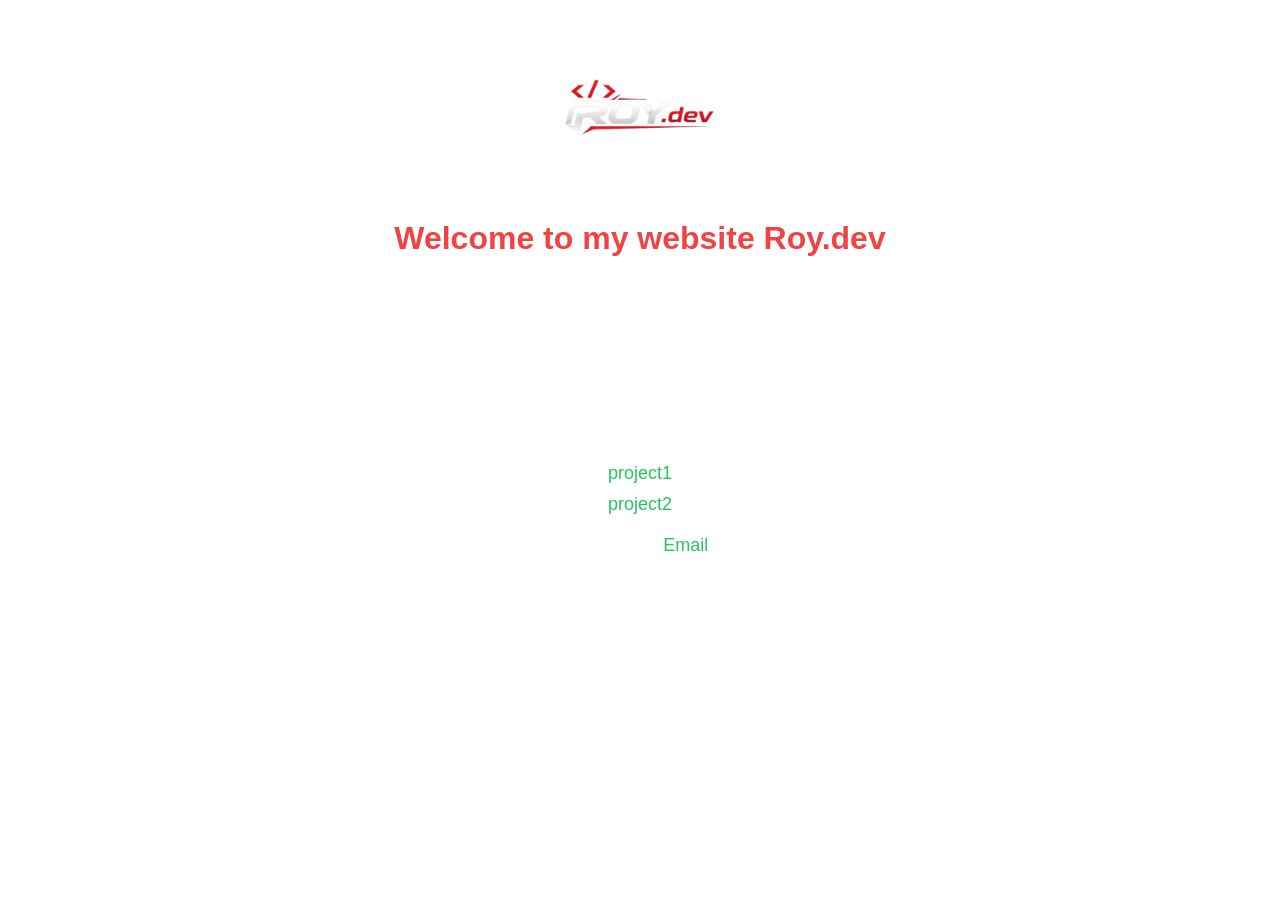
==== index.html @ 9b7847e5 "Add files via upload" ====
<!DOCTYPE html>
<html lang="en">
<head>
    <meta charset="UTF-8">
    <meta name="viewport" content="width=device-width, initial-scale=1.0">
    <title>roy.dev</title>
</head>
<style>
body {
    font-family: Arial, sans-serif;
    background-image: url(giphy.gif);
    color: white;
    text-align: center;
     background-image: url(giphy.gif);
    background-size: cover;
    background-position: center;
    padding: 20px;
}
body::before {
    content: "";
     top: 0;
    left: 0;
    width: 100%;
    height: 100%;
    background: rgba(0,0,0,0.6);
    position: relative;
    z-index: 1;
    z-index: 0;
}
ul {
    list-style: none;
    padding: 0;
}

li {
    margin: 10px;
}

a {
    color: #22c55e;
    text-decoration: none;
    font-size: 18px;
}
p{
  font-family: 'Franklin Gothic Medium', 'Arial Narrow', Arial, sans-serif;
}

h1 {
    color: #ef4444;
    font-family: 'Trebuchet MS', 'Lucida Sans Unicode', 'Lucida Grande', 'Lucida Sans', Arial, sans-serif;
    text-align: center;
}
h2{
     margin-top: 40px;
}
a:hover {
    color: red;
}

p {
    max-width: 600px;
    margin: auto;
    line-height: 1.6;
}
</style>
<body>
   <img width="250" src="logo.png" alt="logo">
<h1>  Welcome to my website Roy.dev</h1>
<h2>About myself</h2>
<p>
Hi, my name is Bishal Roy. This is my portfolio website where I showcase all the projects I have created. 
You can access them for free. I will also provide project videos, source code, and complete files.
I will be creating games, Python projects, and many more.
</p>

<ul>
    <li><a href="project1.html">project1</a></li>
    <li><a href="project2.html">project2</a></li>
</ul>
<footer>
<p>contact me : <a href="mailto:Bishalnda25@gmail.com">Email</a>  </p>
</footer>
    
</body>
</html>
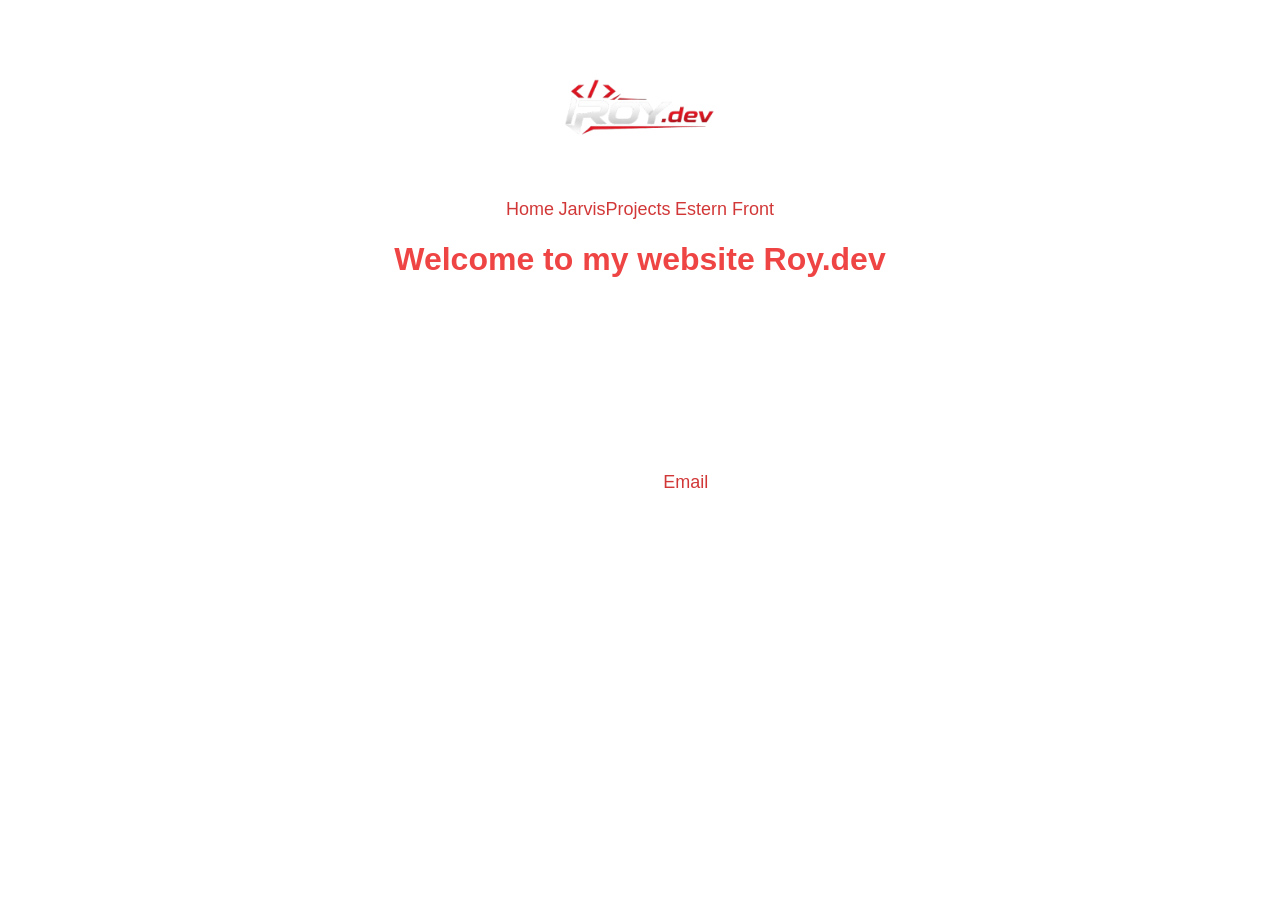
==== commit 0f8cc229: "Add files via upload" ====
--- a/index.html
+++ b/index.html
@@ -4,67 +4,21 @@
     <meta charset="UTF-8">
     <meta name="viewport" content="width=device-width, initial-scale=1.0">
     <title>roy.dev</title>
+    <link rel="stylesheet" href="style.css">
 </head>
 <style>
-body {
-    font-family: Arial, sans-serif;
-    background-image: url(giphy.gif);
-    color: white;
-    text-align: center;
-     background-image: url(giphy.gif);
-    background-size: cover;
-    background-position: center;
-    padding: 20px;
-}
-body::before {
-    content: "";
-     top: 0;
-    left: 0;
-    width: 100%;
-    height: 100%;
-    background: rgba(0,0,0,0.6);
-    position: relative;
-    z-index: 1;
-    z-index: 0;
-}
-ul {
-    list-style: none;
-    padding: 0;
-}
 
-li {
-    margin: 10px;
-}
-
-a {
-    color: #22c55e;
-    text-decoration: none;
-    font-size: 18px;
-}
-p{
-  font-family: 'Franklin Gothic Medium', 'Arial Narrow', Arial, sans-serif;
-}
-
-h1 {
-    color: #ef4444;
-    font-family: 'Trebuchet MS', 'Lucida Sans Unicode', 'Lucida Grande', 'Lucida Sans', Arial, sans-serif;
-    text-align: center;
-}
-h2{
-     margin-top: 40px;
-}
-a:hover {
-    color: red;
-}
-
-p {
-    max-width: 600px;
-    margin: auto;
-    line-height: 1.6;
-}
 </style>
 <body>
    <img width="250" src="logo.png" alt="logo">
+   <nav>
+  <a href="index.html">Home</a>
+  <a href="project1.html">JarvisProjects</a>
+  
+  <a href="project2.html">Estern Front</a>
+  
+  <a href="#contact"></a>
+</nav>
 <h1>  Welcome to my website Roy.dev</h1>
 <h2>About myself</h2>
 <p>
@@ -73,10 +27,7 @@
 I will be creating games, Python projects, and many more.
 </p>
 
-<ul>
-    <li><a href="project1.html">project1</a></li>
-    <li><a href="project2.html">project2</a></li>
-</ul>
+
 <footer>
 <p>contact me : <a href="mailto:Bishalnda25@gmail.com">Email</a>  </p>
 </footer>
--- a/style.css
+++ b/style.css
@@ -0,0 +1,56 @@
+body {
+    font-family: Arial, sans-serif;
+    background-image: url(giphy.gif);
+    color: white;
+    text-align: center;
+     background-image: url(giphy.gif);
+    background-size: cover;
+    background-position: center;
+    padding: 20px;
+}
+body::before {
+    content: "";
+     top: 0;
+    left: 0;
+    width: 100%;
+    height: 100%;
+    background: rgba(0,0,0,0.6);
+    position: relative;
+    z-index: 1;
+    z-index: 0;
+}
+ul {
+    list-style: none;
+    padding: 0;
+}
+
+li {
+    margin: 10px;
+}
+
+a {
+    color: #c50000c8;
+    text-decoration: none;
+    font-size: 18px;
+}
+p{
+  font-family: 'Franklin Gothic Medium', 'Arial Narrow', Arial, sans-serif;
+}
+
+h1 {
+    color: #ef4444;
+    font-family: 'Trebuchet MS', 'Lucida Sans Unicode', 'Lucida Grande', 'Lucida Sans', Arial, sans-serif;
+    text-align: center;
+}
+h2{
+     margin-top: 40px;
+}
+a:hover {
+    color: red;
+}
+
+p {
+    max-width: 600px;
+    margin: auto;
+    line-height: 1.6;
+}
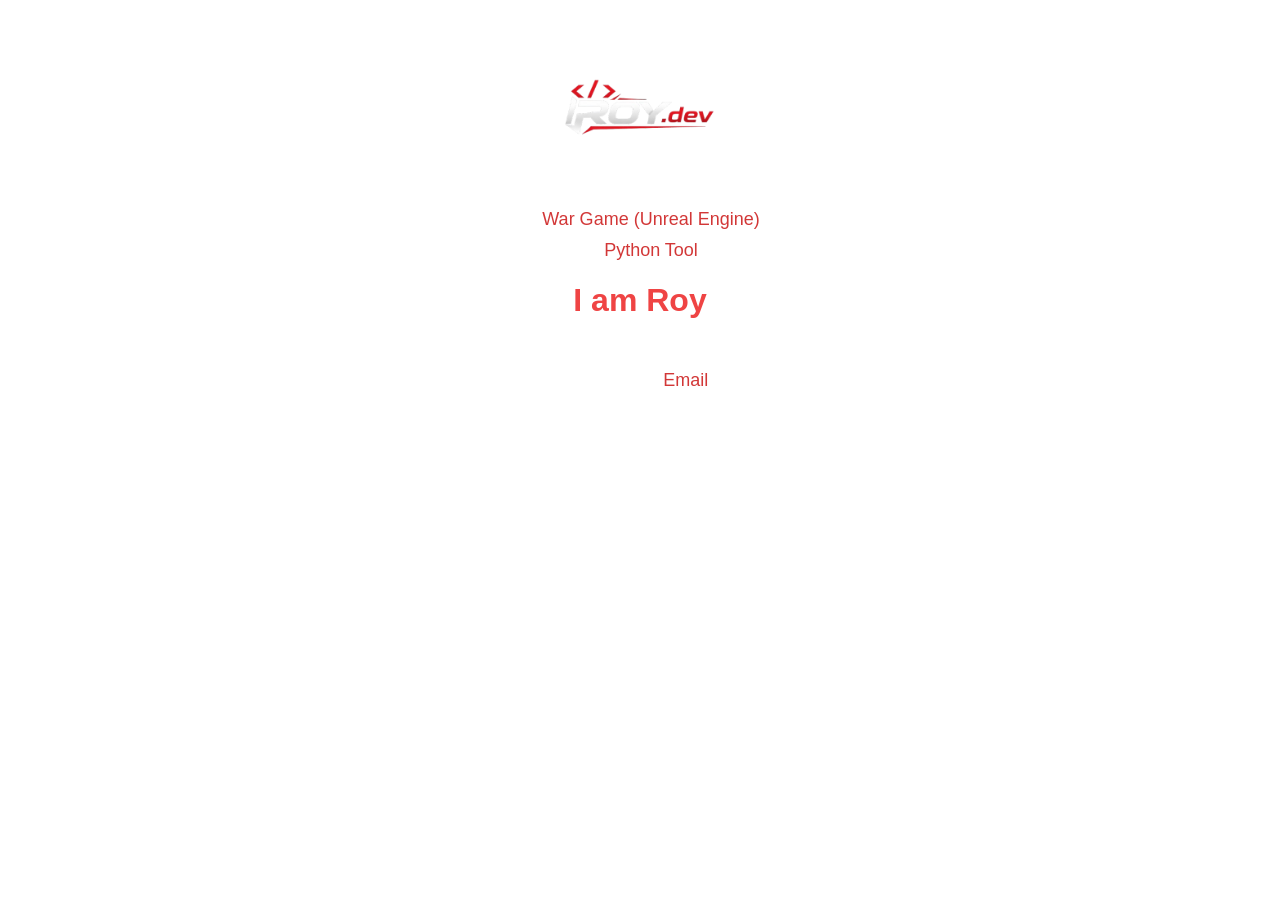
==== commit 3cee5d46: "Add files via upload" ====
--- a/index.html
+++ b/index.html
@@ -11,21 +11,10 @@
 </style>
 <body>
    <img width="250" src="logo.png" alt="logo">
-   <nav>
-  <a href="index.html">Home</a>
-  <a href="project1.html">JarvisProjects</a>
-  
-  <a href="project2.html">Estern Front</a>
-  
-  <a href="#contact"></a>
-</nav>
-<h1>  Welcome to my website Roy.dev</h1>
-<h2>About myself</h2>
-<p>
-Hi, my name is Bishal Roy. This is my portfolio website where I showcase all the projects I have created. 
-You can access them for free. I will also provide project videos, source code, and complete files.
-I will be creating games, Python projects, and many more.
-</p>
+   <li><a href="war-game.html">War Game (Unreal Engine)</a></li>
+<li><a href="python-project.html">Python Tool</a></li>
+<h1>I am Roy</h1>
+<p>A beginner developer building games & web projects</p>
 
 
 <footer>
--- a/style.css
+++ b/style.css
@@ -53,4 +53,12 @@
     max-width: 600px;
     margin: auto;
     line-height: 1.6;
+}
+h1 {
+  animation: fadeIn 1.5s ease-in-out;
+}
+
+@keyframes fadeIn {
+  from { opacity: 0; }
+  to { opacity: 1; }
 }
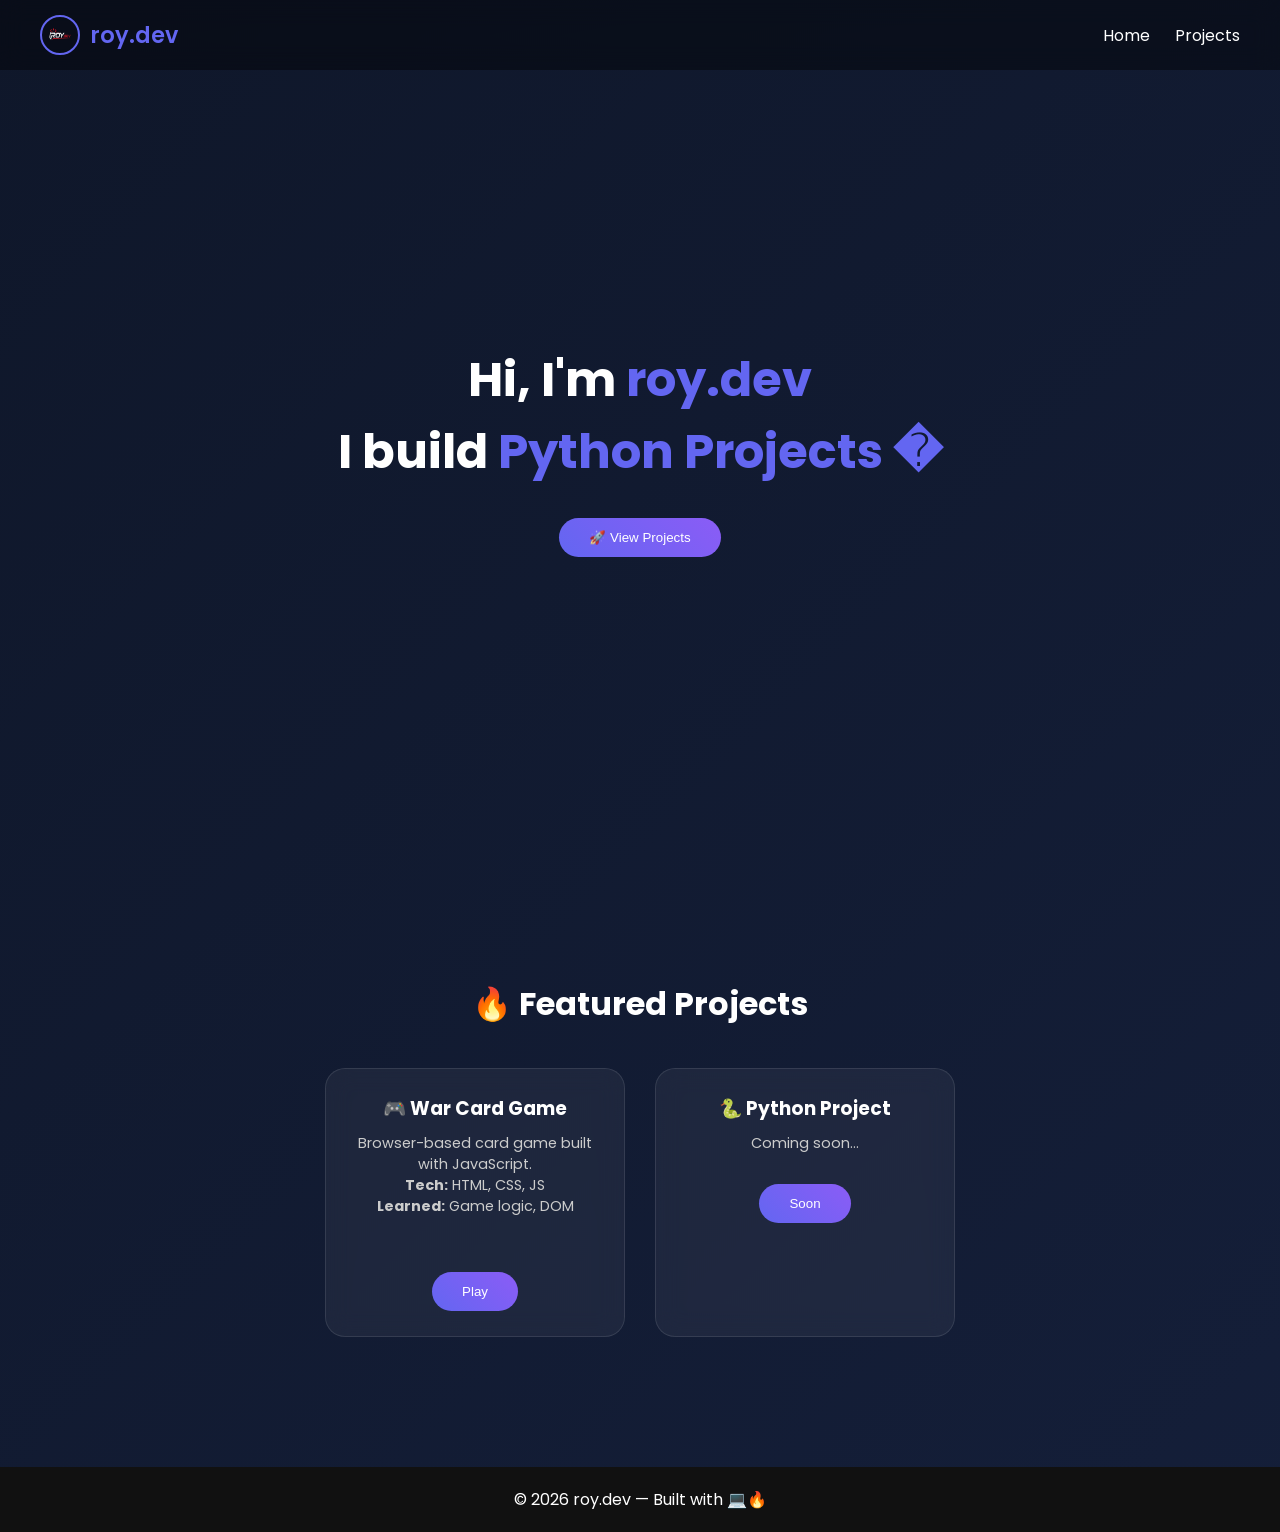
==== commit e85bb3d1: "Add files via upload" ====
--- a/index.html
+++ b/index.html
@@ -1,25 +1,251 @@
 <!DOCTYPE html>
 <html lang="en">
 <head>
-    <meta charset="UTF-8">
-    <meta name="viewport" content="width=device-width, initial-scale=1.0">
-    <title>roy.dev</title>
-    <link rel="stylesheet" href="style.css">
+<meta charset="UTF-8">
+<meta name="viewport" content="width=device-width, initial-scale=1.0">
+<title>roy.dev | Developer Portfolio</title>
+
+<link href="https://fonts.googleapis.com/css2?family=Poppins:wght@300;400;600&display=swap" rel="stylesheet">
+
+<style>
+*{margin:0;padding:0;box-sizing:border-box;}
+
+body{
+  font-family:'Poppins',sans-serif;
+  color:white;
+  background:linear-gradient(-45deg,#0f0f23,#1a1a2e,#16213e,#0f172a);
+  background-size:400% 400%;
+  animation:bg 10s ease infinite;
+}
+
+@keyframes bg{
+  0%{background-position:0%}
+  50%{background-position:100%}
+  100%{background-position:0%}
+}
+
+/* NAVBAR */
+nav{
+  display:flex;
+  justify-content:space-between;
+  align-items:center;
+  padding:15px 40px;
+  position:fixed;
+  width:100%;
+  backdrop-filter:blur(12px);
+  background:rgba(0,0,0,0.4);
+  z-index:100;
+}
+
+/* LOGO AREA */
+.logo{
+  display:flex;
+  align-items:center;
+  gap:10px;
+}
+
+/* IMAGE PLACEHOLDER */
+.logo img{
+  width:40px;
+  height:40px;
+  border-radius:50%;
+  border:2px solid #6366f1;
+}
+
+/* TEXT LOGO */
+.logo-text{
+  font-size:1.4rem;
+  font-weight:600;
+  color:#6366f1;
+}
+
+/* NAV LINKS */
+nav ul{
+  display:flex;
+  gap:25px;
+  list-style:none;
+}
+
+nav a{
+  color:white;
+  text-decoration:none;
+  transition:0.3s;
+}
+
+nav a:hover{
+  color:#6366f1;
+}
+
+/* HERO */
+.hero{
+  height:100vh;
+  display:flex;
+  flex-direction:column;
+  justify-content:center;
+  align-items:center;
+  text-align:center;
+  padding:20px;
+}
+
+h1{
+  font-size:3rem;
+}
+
+#dynamic-text{
+  color:#6366f1;
+}
+
+/* BUTTON */
+.btn{
+  margin-top:30px;
+  padding:12px 30px;
+  border:none;
+  border-radius:30px;
+  background:linear-gradient(45deg,#6366f1,#8b5cf6);
+  color:white;
+  cursor:pointer;
+  transition:0.3s;
+}
+
+.btn:hover{
+  transform:scale(1.1);
+  box-shadow:0 10px 25px rgba(99,102,241,0.5);
+}
+
+/* PROJECTS */
+.projects{
+  padding:80px 20px;
+  text-align:center;
+}
+
+.projects h2{
+  font-size:2rem;
+  margin-bottom:40px;
+}
+
+.grid{
+  display:flex;
+  justify-content:center;
+  flex-wrap:wrap;
+  gap:30px;
+}
+
+.card{
+  width:300px;
+  padding:25px;
+  border-radius:20px;
+  backdrop-filter:blur(12px);
+  background:rgba(255,255,255,0.05);
+  border:1px solid rgba(255,255,255,0.1);
+  transition:0.3s;
+}
+
+.card:hover{
+  transform:translateY(-10px) scale(1.05);
+  box-shadow:0 20px 40px rgba(0,0,0,0.6);
+}
+
+.card h3{
+  margin-bottom:10px;
+}
+
+.card p{
+  font-size:0.9rem;
+  color:#ccc;
+}
+
+/* FOOTER */
+footer{
+  text-align:center;
+  padding:20px;
+  background:#111;
+  margin-top:50px;
+}
+</style>
 </head>
-<style>
-
-</style>
+
 <body>
-   <img width="250" src="logo.png" alt="logo">
-   <li><a href="war-game.html">War Game (Unreal Engine)</a></li>
-<li><a href="python-project.html">Python Tool</a></li>
-<h1>I am Roy</h1>
-<p>A beginner developer building games & web projects</p>
-
+
+<nav>
+  <div class="logo">
+    <!-- 🔥 ADD YOUR LOGO IMAGE HERE -->
+    <img src="logo.png" alt="logo">
+    
+    <div class="logo-text">roy.dev</div>
+  </div>
+
+  <ul>
+    <li><a href="#home">Home</a></li>
+    <li><a href="#projects">Projects</a></li>
+  </ul>
+</nav>
+
+<section class="hero" id="home">
+  <h1>
+    Hi, I'm <span style="color:#6366f1;">roy.dev</span><br>
+    I build <span id="dynamic-text"></span>
+  </h1>
+
+  <a href="#projects">
+    <button class="btn">🚀 View Projects</button>
+  </a>
+</section>
+
+<section class="projects" id="projects">
+  <h2>🔥 Featured Projects</h2>
+
+  <div class="grid">
+
+    <div class="card">
+      <h3>🎮 War Card Game</h3>
+      <p>Browser-based card game built with JavaScript.</p>
+      <p><strong>Tech:</strong> HTML, CSS, JS</p>
+      <p><strong>Learned:</strong> Game logic, DOM</p>
+      <br>
+      <a href="https://bishalnda25-collab.github.io/roy.developer/war-game.html" target="_blank">
+        <button class="btn">Play</button>
+      </a>
+    </div>
+
+    <div class="card">
+      <h3>🐍 Python Project</h3>
+      <p>Coming soon...</p>
+      <button class="btn">Soon</button>
+    </div>
+
+  </div>
+</section>
 
 <footer>
-<p>contact me : <a href="mailto:Bishalnda25@gmail.com">Email</a>  </p>
+  <p>© 2026 roy.dev — Built with 💻🔥</p>
 </footer>
-    
+
+<script>
+const words=["Python Projects 🐍","C++ Systems ⚙️","JavaScript Apps 🌐","Games 🎮"];
+let i=0,j=0,current="",isDeleting=false;
+
+function type(){
+  current=words[i];
+  document.getElementById("dynamic-text").textContent=current.substring(0,j);
+
+  if(!isDeleting && j<current.length){
+    j++;
+  } else if(isDeleting && j>0){
+    j--;
+  } else if(j===current.length){
+    isDeleting=true;
+    setTimeout(type,1000);
+    return;
+  } else{
+    isDeleting=false;
+    i=(i+1)%words.length;
+  }
+
+  setTimeout(type,isDeleting?50:100);
+}
+
+type();
+</script>
+
 </body>
 </html>
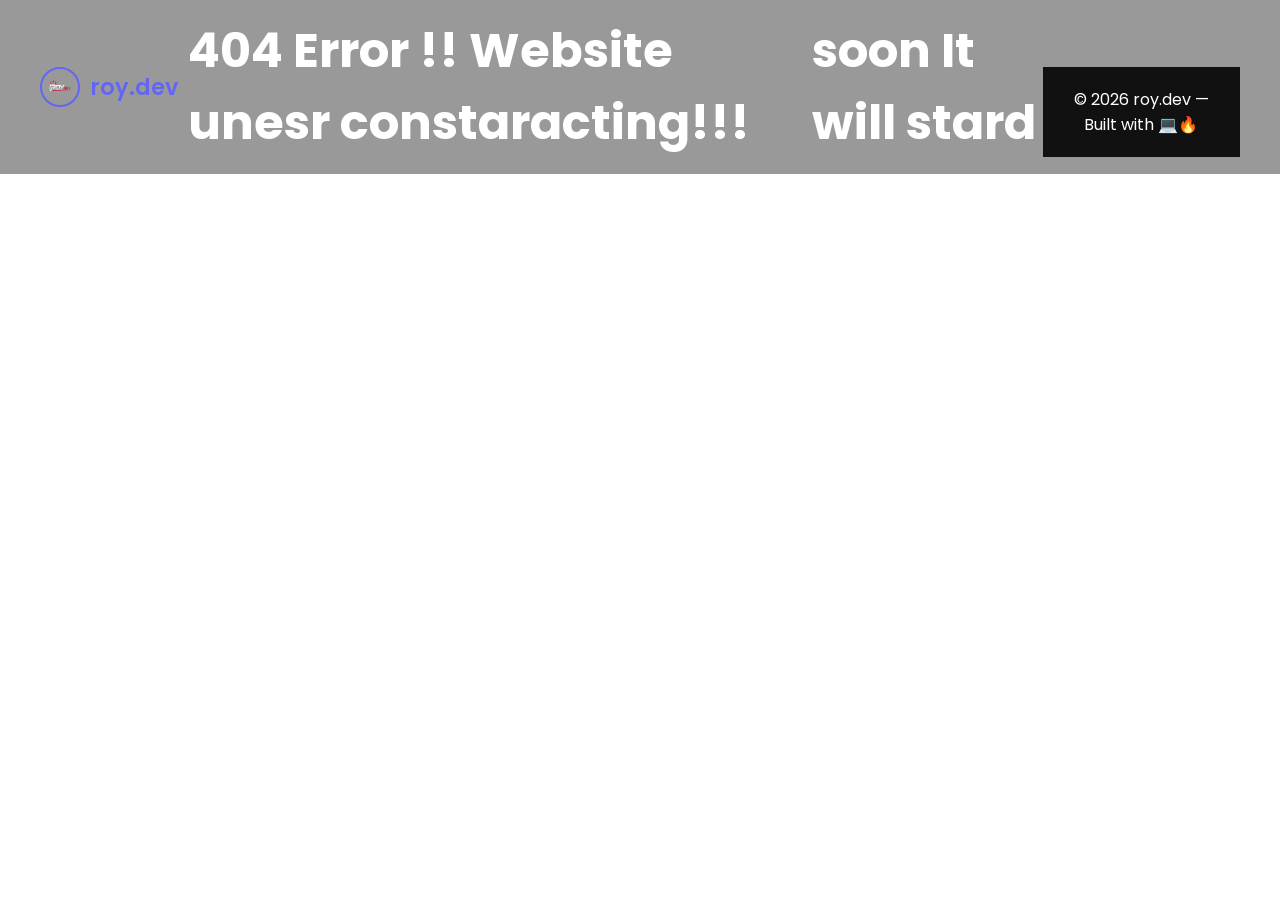
==== commit 28de450e: "Update index.html" ====
--- a/index.html
+++ b/index.html
@@ -172,7 +172,10 @@
     <img src="logo.png" alt="logo">
     
     <div class="logo-text">roy.dev</div>
-  </div>
+
+    <H1> 404 Error !!   Website unesr constaracting!!! </H1>
+    <h1> soon It will stard</h1>
+  <!-- </div>
 
   <ul>
     <li><a href="#home">Home</a></li>
@@ -211,7 +214,7 @@
       <h3>🐍 Python Project</h3>
       <p>Coming soon...</p>
       <button class="btn">Soon</button>
-    </div>
+    </div> -->
 
   </div>
 </section>
@@ -221,31 +224,31 @@
 </footer>
 
 <script>
-const words=["Python Projects 🐍","C++ Systems ⚙️","JavaScript Apps 🌐","Games 🎮"];
-let i=0,j=0,current="",isDeleting=false;
-
-function type(){
-  current=words[i];
-  document.getElementById("dynamic-text").textContent=current.substring(0,j);
-
-  if(!isDeleting && j<current.length){
-    j++;
-  } else if(isDeleting && j>0){
-    j--;
-  } else if(j===current.length){
-    isDeleting=true;
-    setTimeout(type,1000);
-    return;
-  } else{
-    isDeleting=false;
-    i=(i+1)%words.length;
-  }
-
-  setTimeout(type,isDeleting?50:100);
-}
-
-type();
+//const words=["Python Projects 🐍","C++ Systems ⚙️","JavaScript Apps 🌐","Games 🎮"];
+//let i=0,j=0,current="",isDeleting=false;
+
+//function type(){
+  //current=words[i];
+  //document.getElementById("dynamic-text").textContent=current.substring(0,j);
+
+  //i//f(!isDeleting && j<current.length){
+//     j++;
+//   } else if(isDeleting && j>0){
+//     j--;
+//   } else if(j===current.length){
+//     isDeleting=true;
+//     setTimeout(type,1000);
+//     return;
+//   } else{
+//     isDeleting=false;
+//     i=(i+1)%words.length;
+//   }
+
+//   setTimeout(type,isDeleting?50:100);
+// }
+
+// type();
 </script>
 
 </body>
-</html>+</html>
